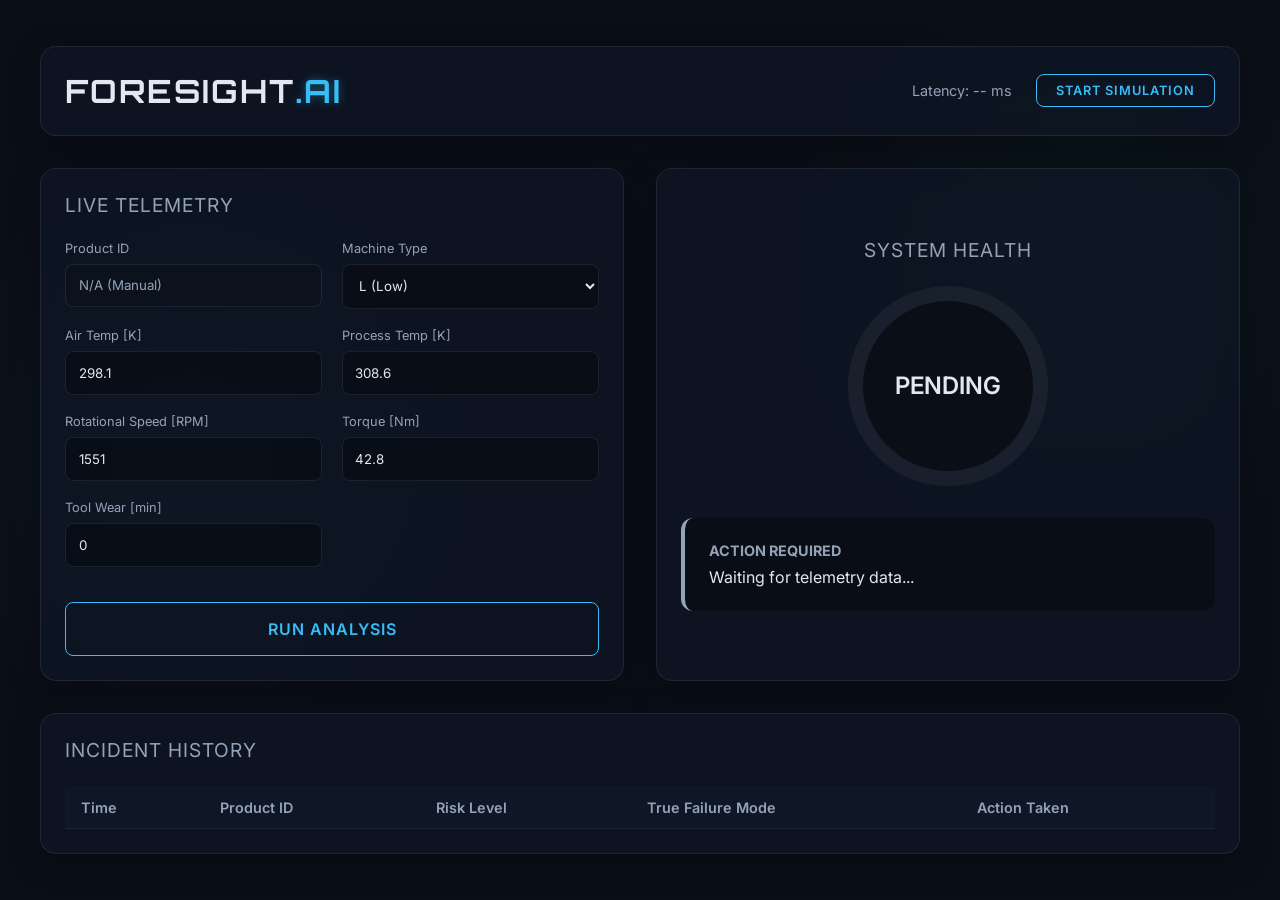
==== static/index.html @ 849530e6 "Created Dashboard [working]" ====
<!DOCTYPE html>
<html lang="en">
<head>
    <meta charset="UTF-8">
    <meta name="viewport" content="width=device-width, initial-scale=1.0">
    <title>Foresight Operator Dashboard</title>
    <link rel="stylesheet" href="/static/style.css">
    <link href="https://fonts.googleapis.com/css2?family=Inter:wght@300;400;600&family=Orbitron:wght@700&display=swap" rel="stylesheet">
</head>
<body>
    <div class="dashboard-container">
        <!-- Header -->
        <header class="glass-panel">
            <div class="logo">FORESIGHT<span>.AI</span></div>
            <div class="header-status">
                <span id="latency-display">Latency: -- ms</span>
                <button id="sim-btn" class="glow-btn">Start Simulation</button>
            </div>
        </header>

        <!-- Main Content Grid -->
        <main class="grid-layout">
            
            <!-- Telemetry Input Panel -->
            <section class="glass-panel telemetry-panel">
                <h2>Live Telemetry</h2>
                <form id="telemetry-form">
                    <div class="input-group">
                        <label>Product ID</label>
                        <input type="text" id="product_id" value="N/A (Manual)" disabled>
                    </div>
                    <div class="input-group">
                        <label>Machine Type</label>
                        <select id="machine_type">
                            <option value="L">L (Low)</option>
                            <option value="M">M (Medium)</option>
                            <option value="H">H (High)</option>
                        </select>
                    </div>
                    <div class="input-group">
                        <label>Air Temp [K]</label>
                        <input type="number" step="0.1" id="air_temp" value="298.1">
                    </div>
                    <div class="input-group">
                        <label>Process Temp [K]</label>
                        <input type="number" step="0.1" id="process_temp" value="308.6">
                    </div>
                    <div class="input-group">
                        <label>Rotational Speed [RPM]</label>
                        <input type="number" id="rpm" value="1551">
                    </div>
                    <div class="input-group">
                        <label>Torque [Nm]</label>
                        <input type="number" step="0.1" id="torque" value="42.8">
                    </div>
                    <div class="input-group">
                        <label>Tool Wear [min]</label>
                        <input type="number" id="tool_wear" value="0">
                    </div>
                    <!-- Hidden true failure mode for logging -->
                    <input type="hidden" id="true_failure_mode" value="None">
                    
                    <button type="button" id="predict-btn" class="glow-btn">Run Analysis</button>
                </form>
            </section>

            <!-- Status Output Panel -->
            <section class="glass-panel status-panel">
                <h2>System Health</h2>
                
                <div class="status-circle" id="status-circle">
                    <div class="status-inner">
                        <h3 id="risk-text">PENDING</h3>
                    </div>
                </div>

                <div class="recommendation-box" id="rec-box">
                    <h4>Action Required</h4>
                    <p id="rec-text">Waiting for telemetry data...</p>
                </div>
            </section>
        </main>

        <!-- Incident Log -->
        <section class="glass-panel incident-log">
            <h2>Incident History</h2>
            <div class="table-container">
                <table id="log-table">
                    <thead>
                        <tr>
                            <th>Time</th>
                            <th>Product ID</th>
                            <th>Risk Level</th>
                            <th>True Failure Mode</th>
                            <th>Action Taken</th>
                        </tr>
                    </thead>
                    <tbody id="log-body">
                        <!-- Rows dynamically added here -->
                    </tbody>
                </table>
            </div>
        </section>
    </div>

    <script src="/static/app.js"></script>
</body>
</html>
---- static/style.css ----
:root {
    --bg-dark: #0a0e17;
    --glass-bg: rgba(16, 24, 39, 0.65);
    --glass-border: rgba(255, 255, 255, 0.08);
    --text-main: #e2e8f0;
    --text-muted: #94a3b8;
    
    --accent-blue: #38bdf8;
    --accent-glow: rgba(56, 189, 248, 0.4);
    
    --status-low: #10b981;
    --status-med: #f59e0b;
    --status-high: #ef4444;
}

* {
    margin: 0;
    padding: 0;
    box-sizing: border-box;
}

body {
    font-family: 'Inter', sans-serif;
    background-color: var(--bg-dark);
    background-image: 
        radial-gradient(circle at 15% 50%, rgba(56, 189, 248, 0.05), transparent 25%),
        radial-gradient(circle at 85% 30%, rgba(16, 185, 129, 0.05), transparent 25%);
    color: var(--text-main);
    min-height: 100vh;
    display: flex;
    justify-content: center;
    align-items: center;
    padding: 2rem;
    transition: background-color 0.5s ease;
}

/* Background alert states */
body.bg-alert-high {
    background-color: #3b0707;
    background-image: none;
    animation: bgFlashRed 1s infinite alternate;
}

body.bg-alert-med {
    background-color: #3b2207;
    background-image: none;
    animation: bgFlashOrange 2s infinite alternate;
}

@keyframes bgFlashRed {
    0% { background-color: #3b0707; }
    100% { background-color: #610505; }
}
@keyframes bgFlashOrange {
    0% { background-color: #3b2207; }
    100% { background-color: #5c3201; }
}

.dashboard-container {
    width: 100%;
    max-width: 1200px;
    display: flex;
    flex-direction: column;
    gap: 2rem;
}

.glass-panel {
    background: var(--glass-bg);
    backdrop-filter: blur(12px);
    -webkit-backdrop-filter: blur(12px);
    border: 1px solid var(--glass-border);
    border-radius: 16px;
    padding: 1.5rem;
    box-shadow: 0 8px 32px 0 rgba(0, 0, 0, 0.3);
}

header {
    display: flex;
    justify-content: space-between;
    align-items: center;
}

.logo {
    font-family: 'Orbitron', sans-serif;
    font-size: 2rem;
    font-weight: 700;
    letter-spacing: 2px;
}

.logo span {
    color: var(--accent-blue);
    text-shadow: 0 0 10px var(--accent-glow);
}

.header-status {
    display: flex;
    align-items: center;
    gap: 1.5rem;
    font-size: 0.9rem;
    color: var(--text-muted);
}

.glow-btn {
    background: transparent;
    color: var(--accent-blue);
    border: 1px solid var(--accent-blue);
    padding: 0.5rem 1.2rem;
    border-radius: 8px;
    font-family: 'Inter', sans-serif;
    font-weight: 600;
    cursor: pointer;
    transition: all 0.3s ease;
    text-transform: uppercase;
    letter-spacing: 1px;
    font-size: 0.8rem;
}

.glow-btn:hover {
    background: var(--accent-blue);
    color: #000;
    box-shadow: 0 0 15px var(--accent-glow);
}

.glow-btn:disabled {
    opacity: 0.5;
    cursor: not-allowed;
}

.grid-layout {
    display: grid;
    grid-template-columns: 1fr 1fr;
    gap: 2rem;
}

h2 {
    font-weight: 400;
    font-size: 1.2rem;
    margin-bottom: 1.5rem;
    color: var(--text-muted);
    text-transform: uppercase;
    letter-spacing: 1px;
}

#telemetry-form {
    display: grid;
    grid-template-columns: 1fr 1fr;
    gap: 1.2rem;
}

.input-group {
    display: flex;
    flex-direction: column;
    gap: 0.5rem;
}

.input-group label {
    font-size: 0.8rem;
    color: var(--text-muted);
}

.input-group input, .input-group select {
    background: rgba(0, 0, 0, 0.3);
    border: 1px solid var(--glass-border);
    color: var(--text-main);
    padding: 0.8rem;
    border-radius: 8px;
    font-family: 'Inter', sans-serif;
    transition: border-color 0.3s;
}

.input-group input:focus, .input-group select:focus {
    outline: none;
    border-color: var(--accent-blue);
}

.input-group input:disabled {
    color: var(--text-muted);
    background: rgba(0, 0, 0, 0.1);
}

#predict-btn {
    grid-column: span 2;
    margin-top: 1rem;
    padding: 1rem;
    font-size: 1rem;
}

.status-panel {
    display: flex;
    flex-direction: column;
    align-items: center;
    justify-content: center;
}

.status-circle {
    width: 200px;
    height: 200px;
    border-radius: 50%;
    background: conic-gradient(from 0deg, rgba(255,255,255,0.05) 0%, rgba(255,255,255,0.05) 100%);
    display: flex;
    justify-content: center;
    align-items: center;
    margin-bottom: 2rem;
    position: relative;
    transition: all 0.5s ease;
}

.status-inner {
    width: 170px;
    height: 170px;
    border-radius: 50%;
    background: var(--bg-dark);
    display: flex;
    justify-content: center;
    align-items: center;
    z-index: 2;
    text-align: center;
    padding: 1rem;
}

#risk-text {
    font-size: 1.5rem;
    font-weight: 600;
}

.recommendation-box {
    width: 100%;
    background: rgba(0,0,0,0.3);
    padding: 1.5rem;
    border-radius: 12px;
    border-left: 4px solid var(--text-muted);
    transition: all 0.5s ease;
}

.recommendation-box h4 {
    font-size: 0.9rem;
    color: var(--text-muted);
    margin-bottom: 0.5rem;
    text-transform: uppercase;
}

/* Dynamic Classes applied by JS */
.status-low {
    box-shadow: 0 0 40px rgba(16, 185, 129, 0.2);
}
.status-low::before {
    content: '';
    position: absolute;
    inset: -2px;
    border-radius: 50%;
    background: linear-gradient(45deg, transparent, var(--status-low), transparent);
    animation: rotate 3s linear infinite;
}
.text-low { color: var(--status-low); }
.border-low { border-left-color: var(--status-low); }

.status-med {
    box-shadow: 0 0 40px rgba(245, 158, 11, 0.2);
}
.status-med::before {
    content: '';
    position: absolute;
    inset: -2px;
    border-radius: 50%;
    background: linear-gradient(45deg, transparent, var(--status-med), transparent);
    animation: rotate 2s linear infinite;
}
.text-med { color: var(--status-med); }
.border-med { border-left-color: var(--status-med); }

.status-high {
    box-shadow: 0 0 40px rgba(239, 68, 68, 0.3);
}
.status-high::before {
    content: '';
    position: absolute;
    inset: -4px;
    border-radius: 50%;
    background: linear-gradient(45deg, transparent, var(--status-high), transparent);
    animation: rotate 1s linear infinite;
}
.text-high { color: var(--status-high); }
.border-high { border-left-color: var(--status-high); }
.pulse-bg { animation: pulseBg 2s infinite; }

@keyframes rotate {
    0% { transform: rotate(0deg); }
    100% { transform: rotate(360deg); }
}

@keyframes pulseBg {
    0% { background: rgba(239, 68, 68, 0.05); }
    50% { background: rgba(239, 68, 68, 0.15); }
    100% { background: rgba(239, 68, 68, 0.05); }
}

/* Incident Log Table */
.table-container {
    max-height: 250px;
    overflow-y: auto;
}

table {
    width: 100%;
    border-collapse: collapse;
    font-size: 0.9rem;
    text-align: left;
}

th, td {
    padding: 0.8rem 1rem;
    border-bottom: 1px solid var(--glass-border);
}

th {
    color: var(--text-muted);
    font-weight: 600;
    position: sticky;
    top: 0;
    background: rgba(16, 24, 39, 0.9);
    backdrop-filter: blur(5px);
}

tr:hover td {
    background: rgba(255, 255, 255, 0.03);
}

.log-high {
    border-left: 3px solid var(--status-high);
    color: #ffb3b3;
}

.log-med {
    border-left: 3px solid var(--status-med);
    color: #ffe0b2;
}

/* Mobile responsive */
@media (max-width: 768px) {
    .grid-layout { grid-template-columns: 1fr; }
}
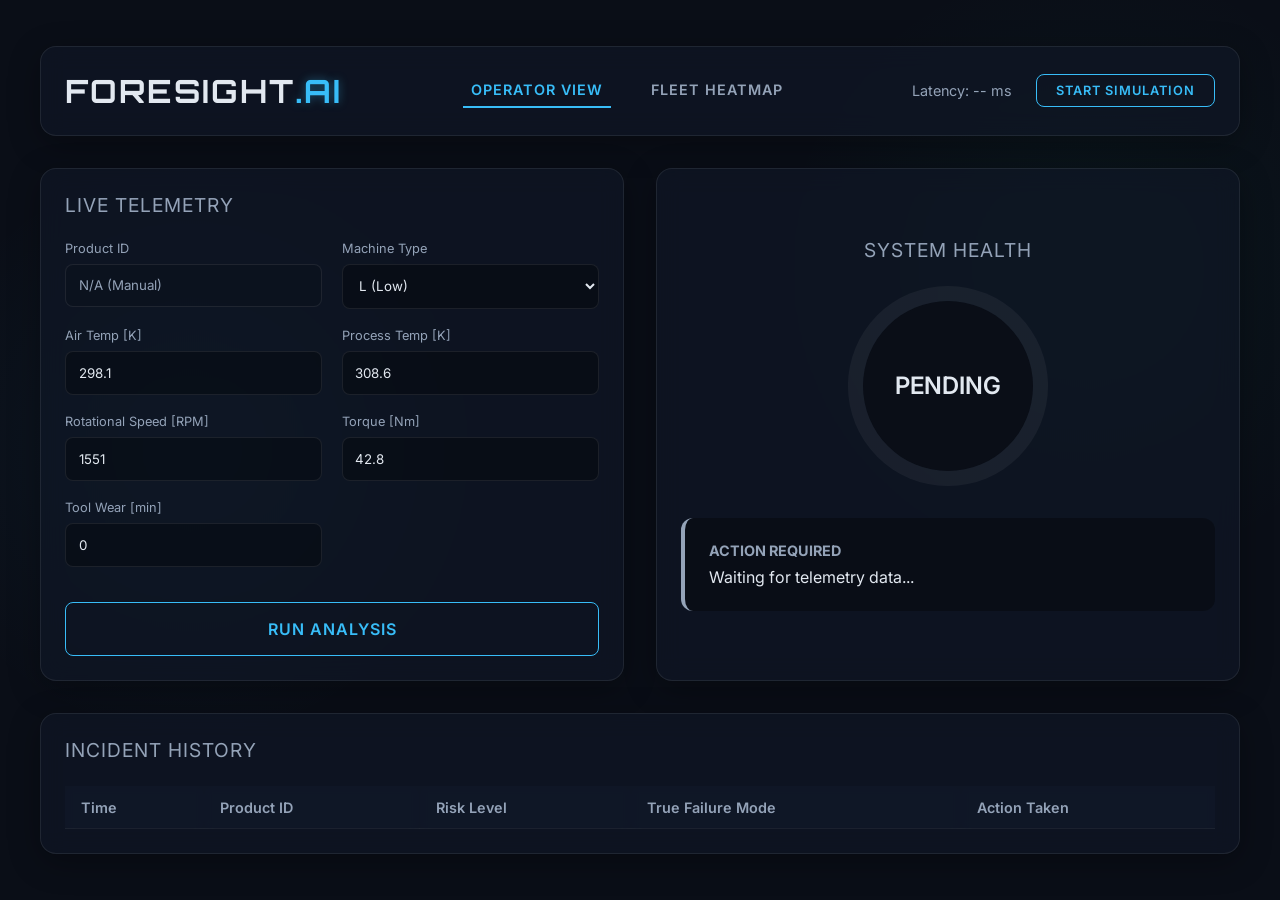
==== commit 5c57ec8a: "Heat map added to dashboard." ====
--- a/static/index.html
+++ b/static/index.html
@@ -10,8 +10,12 @@
 <body>
     <div class="dashboard-container">
         <!-- Header -->
-        <header class="glass-panel">
+        <header class="glass-panel header-nav">
             <div class="logo">FORESIGHT<span>.AI</span></div>
+            <nav class="nav-links">
+                <a href="/" class="active">Operator View</a>
+                <a href="/heatmap">Fleet Heatmap</a>
+            </nav>
             <div class="header-status">
                 <span id="latency-display">Latency: -- ms</span>
                 <button id="sim-btn" class="glow-btn">Start Simulation</button>
--- a/static/style.css
+++ b/static/style.css
@@ -339,3 +339,130 @@
 @media (max-width: 768px) {
     .grid-layout { grid-template-columns: 1fr; }
 }
+
+/* Heatmap Grid */
+.heatmap-header {
+    display: flex;
+    justify-content: space-between;
+    align-items: center;
+    margin-bottom: 1.5rem;
+}
+
+.legend {
+    display: flex;
+    gap: 1.5rem;
+    font-size: 0.8rem;
+    color: var(--text-muted);
+}
+
+.legend-item {
+    display: flex;
+    align-items: center;
+    gap: 0.5rem;
+}
+
+.legend-box {
+    width: 12px;
+    height: 12px;
+    border-radius: 3px;
+}
+
+.legend-box.low { background: var(--status-low); }
+.legend-box.med { background: var(--status-med); }
+.legend-box.high { background: var(--status-high); }
+
+.heatmap-grid {
+    display: grid;
+    grid-template-columns: repeat(10, 1fr);
+    gap: 10px;
+    padding: 10px;
+}
+
+.node {
+    aspect-ratio: 1;
+    background: rgba(0,0,0,0.4);
+    border: 1px solid var(--glass-border);
+    border-radius: 8px;
+    display: flex;
+    justify-content: center;
+    align-items: center;
+    font-size: 0.7rem;
+    font-family: 'Orbitron', monospace;
+    color: rgba(255,255,255,0.7);
+    transition: all 0.5s ease;
+    cursor: default;
+    position: relative;
+    overflow: hidden;
+}
+
+.node::after {
+    content: '';
+    position: absolute;
+    top: 0; left: 0; right: 0; bottom: 0;
+    background: inherit;
+    filter: blur(8px);
+    z-index: -1;
+    opacity: 0;
+    transition: opacity 0.5s ease;
+}
+
+.node.node-low {
+    border-color: rgba(16, 185, 129, 0.3);
+    background: rgba(16, 185, 129, 0.1);
+}
+
+.node.node-med {
+    border-color: var(--status-med);
+    background: rgba(245, 158, 11, 0.2);
+    color: #fff;
+    box-shadow: 0 0 15px rgba(245, 158, 11, 0.4);
+}
+.node.node-med::after { opacity: 1; background: rgba(245, 158, 11, 0.3); }
+
+.node.node-high {
+    border-color: var(--status-high);
+    background: rgba(239, 68, 68, 0.4);
+    color: #fff;
+    font-weight: bold;
+    box-shadow: 0 0 20px rgba(239, 68, 68, 0.6);
+    animation: nodePulse 1s infinite alternate;
+}
+.node.node-high::after { opacity: 1; background: rgba(239, 68, 68, 0.5); }
+
+@keyframes nodePulse {
+    0% { transform: scale(1); }
+    100% { transform: scale(1.05); }
+}
+
+/* Navigation */
+.header-nav {
+    display: flex;
+    justify-content: space-between;
+}
+
+.nav-links {
+    display: flex;
+    gap: 2rem;
+    align-items: center;
+}
+
+.nav-links a {
+    color: var(--text-muted);
+    text-decoration: none;
+    font-weight: 600;
+    text-transform: uppercase;
+    letter-spacing: 1px;
+    font-size: 0.9rem;
+    padding: 0.5rem;
+    border-bottom: 2px solid transparent;
+    transition: all 0.3s ease;
+}
+
+.nav-links a:hover {
+    color: var(--text-main);
+}
+
+.nav-links a.active {
+    color: var(--accent-blue);
+    border-bottom: 2px solid var(--accent-blue);
+}
